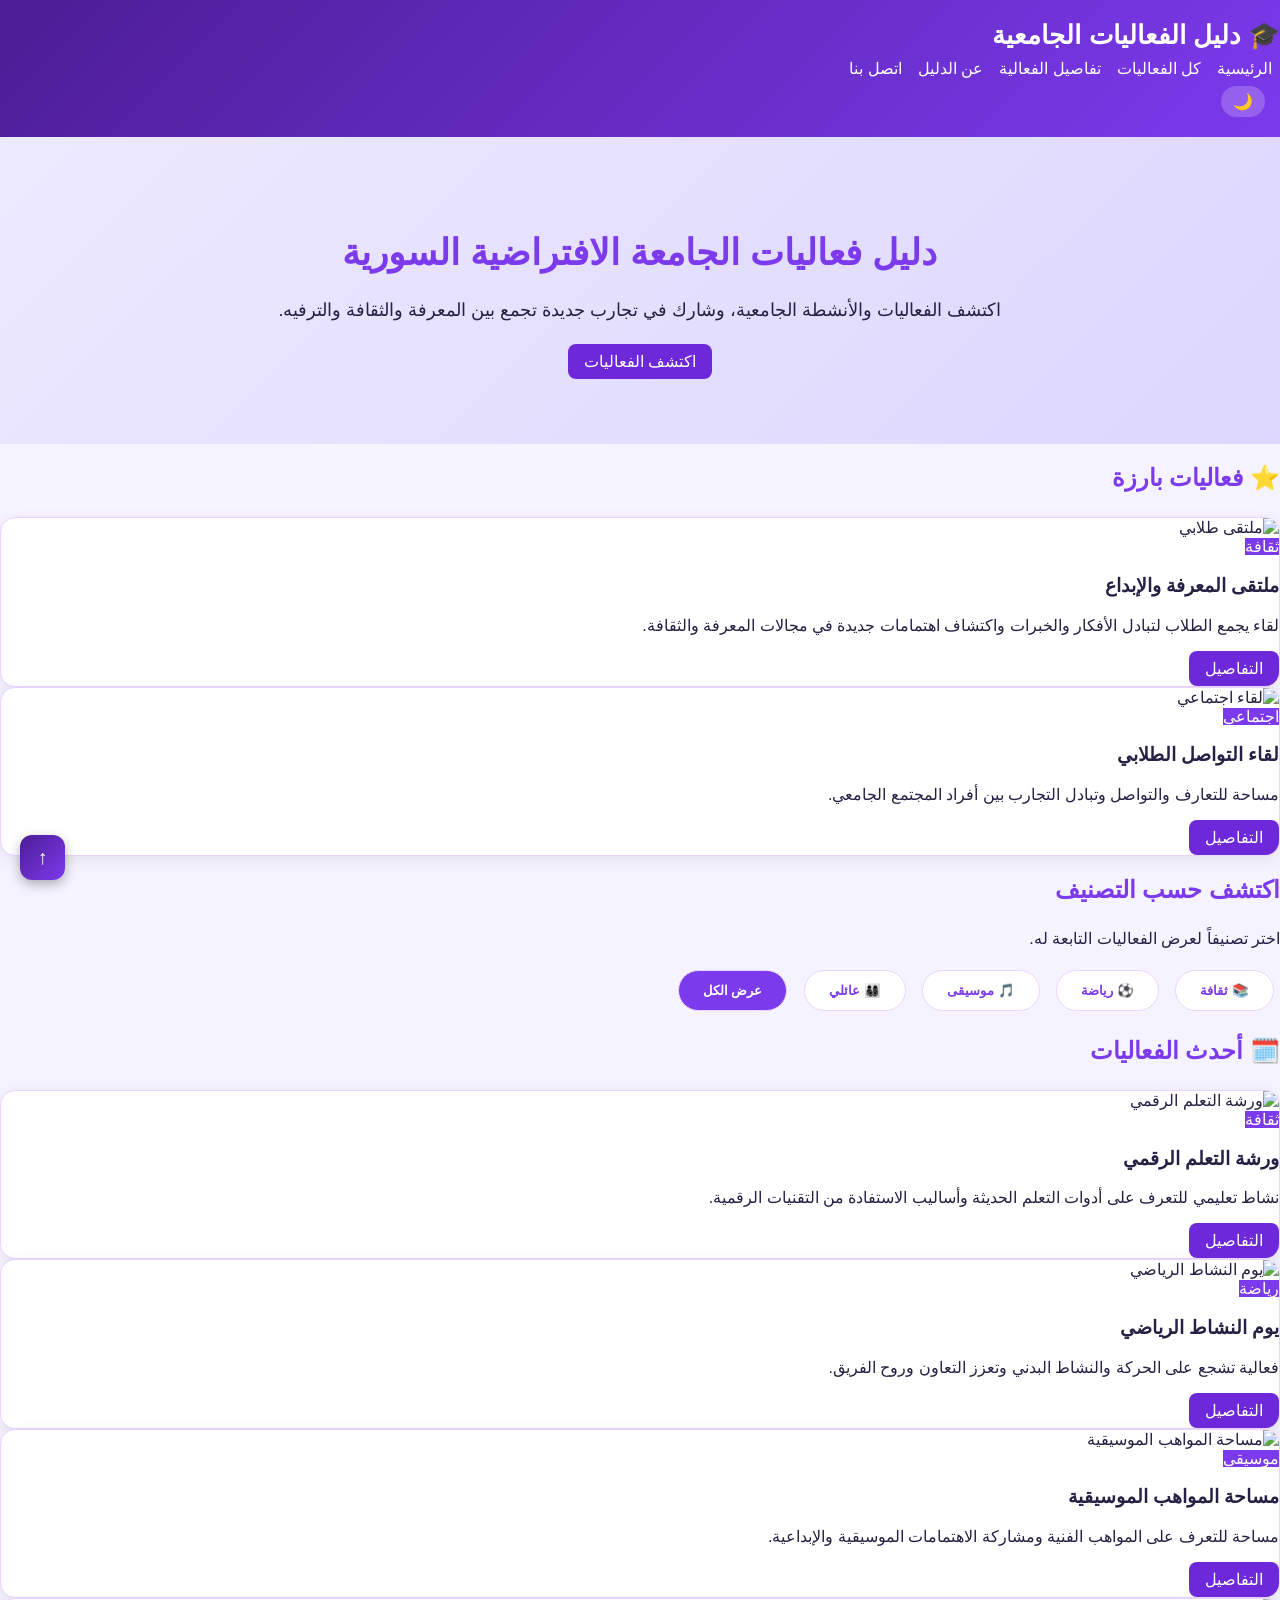
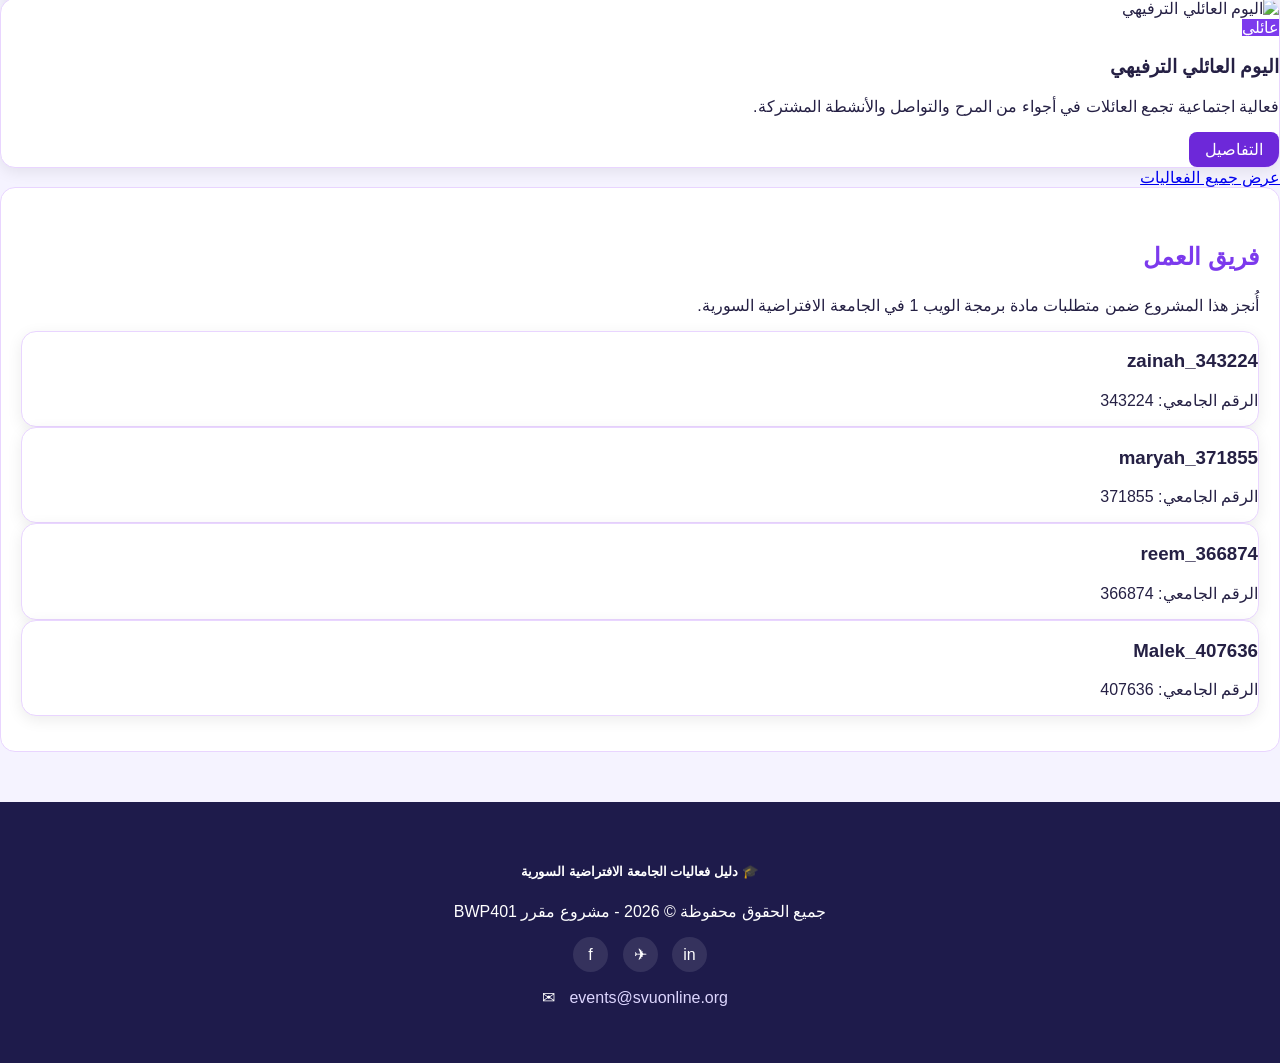
==== index.html @ a55fbe8b "Add files via upload" ====
<!DOCTYPE html>
<html lang="ar" dir="rtl">

<head>
    <meta charset="UTF-8">
    <meta name="viewport" content="width=device-width, initial-scale=1.0">

    <title>دليل فعاليات الجامعة الافتراضية السورية</title>
    <meta name="description" content="دليل فعاليات الجامعة الافتراضية السورية لاكتشاف الفعاليات والأنشطة الثقافية والتعليمية والرياضية والاجتماعية.">

    <link href="https://cdn.jsdelivr.net/npm/bootstrap@5.3.3/dist/css/bootstrap.rtl.min.css" rel="stylesheet">

    <style>
        :root {
            --bg-color: #f5f3ff;
            --text-color: #252044;
            --card-bg: #ffffff;
            --header-bg: linear-gradient(135deg, #4c1d95, #7c3aed);
            --footer-bg: #1e1b4b;
            --hero-bg: linear-gradient(135deg, #ede9fe, #ddd6fe);
            --border-color: #e9d5ff;
        }

        body.dark-mode {
            --bg-color: #0f172a;
            --text-color: #f8fafc;
            --card-bg: #1e293b;
            --header-bg: linear-gradient(135deg, #090d16, #1e1b4b);
            --footer-bg: #090d16;
            --hero-bg: linear-gradient(135deg, #1e1b4b, #0f172a);
            --border-color: #334155;
        }

        body {
            margin: 0;
            font-family: Arial, sans-serif;
            background-color: var(--bg-color);
            color: var(--text-color);
            transition: background-color 0.3s, color 0.3s;
        }

        header {
            background: var(--header-bg);
            color: white;
            padding: 20px 0;
        }

        .logo {
            font-size: 26px;
            font-weight: bold;
        }

        .navbar {
            display: flex;
            align-items: center;
            flex-wrap: wrap;
        }

        .navbar a {
            color: white;
            text-decoration: none;
            margin: 8px;
        }

        .navbar a:hover {
            text-decoration: underline;
        }

        .dark-mode-btn {
            background: rgba(255, 255, 255, 0.2);
            border: none;
            color: white;
            padding: 6px 12px;
            border-radius: 50px;
            cursor: pointer;
            font-size: 16px;
            margin-right: 15px;
            transition: background 0.2s;
        }

        .dark-mode-btn:hover {
            background: rgba(255, 255, 255, 0.3);
        }

        .hero {
            padding: 65px 20px;
            text-align: center;
            background: var(--hero-bg);
        }

        .hero h1 {
            color: #7c3aed;
            font-size: 36px;
            font-weight: bold;
            margin-bottom: 20px;
        }

        .hero p {
            font-size: 18px;
            line-height: 1.8;
            color: var(--text-color);
        }

        .section-title {
            color: #7c3aed;
            font-weight: bold;
            margin-bottom: 25px;
        }

        .category-btn {
            border: 1px solid var(--border-color);
            background-color: var(--card-bg);
            color: #7c3aed;
            padding: 12px 24px;
            border-radius: 25px;
            margin: 6px;
            font-weight: bold;
            cursor: pointer;
            transition: all 0.2s;
        }

        .category-btn:hover,
        .category-btn.active {
            background-color: #7c3aed;
            color: white;
        }

        .event-card {
            background-color: var(--card-bg);
            color: var(--text-color);
            border: 1px solid var(--border-color);
            border-radius: 15px;
            overflow: hidden;
            height: 100%;
            box-shadow: 0 4px 15px rgba(0, 0, 0, 0.08);
            transition: transform 0.3s;
        }

        .event-card:hover {
            transform: translateY(-5px);
        }

        .event-image {
            width: 100%;
            height: 190px;
            object-fit: cover;
        }

        .event-badge {
            background-color: #7c3aed;
            color: white;
        }

        .btn-purple {
            background-color: #6d28d9;
            color: white;
            border-radius: 8px;
            text-decoration: none;
            border: none;
            padding: 8px 16px;
            display: inline-block;
        }

        .btn-purple:hover {
            background-color: #4c1d95;
            color: white;
        }

        .team-section {
            background-color: var(--card-bg);
            border: 1px solid var(--border-color);
            padding: 35px 20px;
            border-radius: 15px;
        }

        footer {
            background-color: var(--footer-bg);
            color: white;
            padding: 40px 20px;
            margin-top: 50px;
            text-align: center;
        }

        footer a {
            color: #ddd6fe;
            text-decoration: none;
            margin: 0 10px;
        }

        .social-icons a {
            display: inline-flex;
            justify-content: center;
            align-items: center;
            width: 35px;
            height: 35px;
            background: rgba(255, 255, 255, 0.1);
            border-radius: 50%;
            color: white;
            margin: 0 5px;
            text-decoration: none;
            transition: background 0.2s;
        }

        .social-icons a:hover {
            background: #7c3aed;
        }

        .scroll-top-btn {
            position: fixed;
            bottom: 20px;
            left: 20px;
            background: linear-gradient(135deg, #4c1d95, #7c3aed);
            color: white;
            border: none;
            width: 45px;
            height: 45px;
            border-radius: 12px;
            font-size: 20px;
            cursor: pointer;
            box-shadow: 0 4px 12px rgba(0,0,0,0.3);
            display: flex;
            align-items: center;
            justify-content: center;
            transition: transform 0.2s, background 0.2s;
            z-index: 1000;
        }

        .scroll-top-btn:hover {
            transform: scale(1.1);
            background: linear-gradient(135deg, #5b21b6, #8b5cf6);
        }

        .event-item[hidden] {
            display: none !important;
        }
    </style>
</head>

<body>

    <header>
        <div class="container">
            <div class="d-flex flex-wrap justify-content-between align-items-center">
                <div class="logo">🎓 دليل الفعاليات الجامعية</div>
                <div class="d-flex align-items-center">
                    <nav class="navbar">
                        <a href="index.html" aria-current="page">الرئيسية</a>
                        <a href="events.html">كل الفعاليات</a>
                        <a href="event.html?id=knowledge">تفاصيل الفعالية</a>
                        <a href="about.html">عن الدليل</a>
                        <a href="contact.html">اتصل بنا</a>
                    </nav>
                    <button class="dark-mode-btn" id="darkModeToggle" title="تغيير الوضع المظلم">🌙</button>
                </div>
            </div>
        </div>
    </header>

    <main>
        <section class="hero">
            <div class="container">
                <h1>دليل فعاليات الجامعة الافتراضية السورية</h1>
                <p>اكتشف الفعاليات والأنشطة الجامعية، وشارك في تجارب جديدة تجمع بين المعرفة والثقافة والترفيه.</p>
                <a href="#latestEvents" class="btn btn-purple btn-lg mt-3">اكتشف الفعاليات</a>
            </div>
        </section>

        <section class="container py-5">
            <h2 class="section-title text-center">⭐ فعاليات بارزة</h2>
            <div class="row g-4">
                <div class="col-md-6">
                    <div class="card event-card">
                        <img src="https://images.unsplash.com/photo-1523580494863-6f3031224c94?auto=format&fit=crop&w=900&q=80" class="card-img-top event-image" alt="ملتقى طلابي">
                        <div class="card-body">
                            <span class="badge event-badge mb-2">ثقافة</span>
                            <h3 class="h5">ملتقى المعرفة والإبداع</h3>
                            <p class="card-text">لقاء يجمع الطلاب لتبادل الأفكار والخبرات واكتشاف اهتمامات جديدة في مجالات المعرفة والثقافة.</p>
                            <!-- رابط محدد بالـ id -->
                            <a href="event.html?id=knowledge" class="btn btn-purple">التفاصيل</a>
                        </div>
                    </div>
                </div>

                <div class="col-md-6">
                    <div class="card event-card">
                        <img src="https://images.unsplash.com/photo-1517486808906-6ca8b3f04846?auto=format&fit=crop&w=900&q=80" class="card-img-top event-image" alt="لقاء اجتماعي">
                        <div class="card-body">
                            <span class="badge event-badge mb-2">اجتماعي</span>
                            <h3 class="h5">لقاء التواصل الطلابي</h3>
                            <p class="card-text">مساحة للتعارف والتواصل وتبادل التجارب بين أفراد المجتمع الجامعي.</p>
                            <!-- رابط محدد بالـ id -->
                            <a href="event.html?id=knowledge" class="btn btn-purple">التفاصيل</a>
                        </div>
                    </div>
                </div>
            </div>
        </section>

        <section class="container pb-5 text-center">
            <h2 class="section-title">اكتشف حسب التصنيف</h2>
            <p>اختر تصنيفاً لعرض الفعاليات التابعة له.</p>
            <button type="button" class="category-btn" onclick="filterEvents('ثقافة', this)">📚 ثقافة</button>
            <button type="button" class="category-btn" onclick="filterEvents('رياضة', this)">⚽ رياضة</button>
            <button type="button" class="category-btn" onclick="filterEvents('موسيقى', this)">🎵 موسيقى</button>
            <button type="button" class="category-btn" onclick="filterEvents('عائلي', this)">👨‍👩‍👧‍👦 عائلي</button>
            <button type="button" class="category-btn active" onclick="filterEvents('الكل', this)">عرض الكل</button>
        </section>

        <section class="container pb-5" id="latestEvents">
            <h2 class="section-title text-center">🗓️ أحدث الفعاليات</h2>
            <div class="row g-4" id="eventsList">
                <div class="col-md-6 col-lg-4 event-item" data-category="ثقافة">
                    <div class="card event-card">
                        <img src="https://images.unsplash.com/photo-1516321318423-f06f85e504b3?auto=format&fit=crop&w=900&q=80" class="card-img-top event-image" alt="ورشة التعلم الرقمي">
                        <div class="card-body">
                            <span class="badge event-badge mb-2">ثقافة</span>
                            <h3 class="h5">ورشة التعلم الرقمي</h3>
                            <p>نشاط تعليمي للتعرف على أدوات التعلم الحديثة وأساليب الاستفادة من التقنيات الرقمية.</p>
                            <a href="event.html?id=learning" class="btn btn-purple">التفاصيل</a>
                        </div>
                    </div>
                </div>

                <div class="col-md-6 col-lg-4 event-item" data-category="رياضة">
                    <div class="card event-card">
                        <img src="https://images.unsplash.com/photo-1461896836934-ffe607ba8211?auto=format&fit=crop&w=900&q=80" class="card-img-top event-image" alt="يوم النشاط الرياضي">
                        <div class="card-body">
                            <span class="badge event-badge mb-2">رياضة</span>
                            <h3 class="h5">يوم النشاط الرياضي</h3>
                            <p>فعالية تشجع على الحركة والنشاط البدني وتعزز التعاون وروح الفريق.</p>
                            <a href="event.html?id=sport" class="btn btn-purple">التفاصيل</a>
                        </div>
                    </div>
                </div>

                <div class="col-md-6 col-lg-4 event-item" data-category="موسيقى">
                    <div class="card event-card">
                        <img src="https://images.unsplash.com/photo-1516280440614-37939bbacd81?auto=format&fit=crop&w=900&q=80" class="card-img-top event-image" alt="مساحة المواهب الموسيقية">
                        <div class="card-body">
                            <span class="badge event-badge mb-2">موسيقى</span>
                            <h3 class="h5">مساحة المواهب الموسيقية</h3>
                            <p>مساحة للتعرف على المواهب الفنية ومشاركة الاهتمامات الموسيقية والإبداعية.</p>
                            <a href="event.html?id=music" class="btn btn-purple">التفاصيل</a>
                        </div>
                    </div>
                </div>

                <div class="col-md-6 col-lg-4 event-item" data-category="عائلي">
                    <div class="card event-card">
                        <img src="https://images.unsplash.com/photo-1511895426328-dc8714191300?auto=format&fit=crop&w=900&q=80" class="card-img-top event-image" alt="اليوم العائلي الترفيهي">
                        <div class="card-body">
                            <span class="badge event-badge mb-2">عائلي</span>
                            <h3 class="h5">اليوم العائلي الترفيهي</h3>
                            <p>فعالية اجتماعية تجمع العائلات في أجواء من المرح والتواصل والأنشطة المشتركة.</p>
                            <a href="event.html?id=family" class="btn btn-purple">التفاصيل</a>
                        </div>
                    </div>
                </div>
            </div>

            <p id="noEvents" class="text-center mt-4" hidden>لا توجد فعاليات ضمن هذا التصنيف حالياً.</p>
            <div class="text-center mt-4">
                <a href="events.html" class="btn btn-outline-secondary">عرض جميع الفعاليات</a>
            </div>
        </section>

        <section class="container pb-5">
            <div class="team-section text-center">
                <h2 class="section-title">فريق العمل</h2>
                <p class="text-muted">أُنجز هذا المشروع ضمن متطلبات مادة برمجة الويب 1 في الجامعة الافتراضية السورية.</p>
                <div class="row justify-content-center g-3">
                    <div class="col-md-6 col-lg-3">
                        <div class="card p-3 h-100 event-card">
                            <h3 class="h6 fw-bold">zainah_343224</h3>
                            <p class="mb-0 small">الرقم الجامعي: 343224</p>
                        </div>
                    </div>
                    <div class="col-md-6 col-lg-3">
                        <div class="card p-3 h-100 event-card">
                            <h3 class="h6 fw-bold">maryah_371855</h3>
                            <p class="mb-0 small">الرقم الجامعي: 371855</p>
                        </div>
                    </div>
                    <div class="col-md-6 col-lg-3">
                        <div class="card p-3 h-100 event-card">
                            <h3 class="h6 fw-bold">reem_366874</h3>
                            <p class="mb-0 small">الرقم الجامعي: 366874</p>
                        </div>
                    </div>
                    <div class="col-md-6 col-lg-3">
                        <div class="card p-3 h-100 event-card">
                            <h3 class="h6 fw-bold">Malek_407636</h3>
                            <p class="mb-0 small">الرقم الجامعي: 407636</p>
                        </div>
                    </div>
                </div>
            </div>
        </section>
    </main>

    <footer>
        <h5 class="fw-bold mb-2">🎓 دليل فعاليات الجامعة الافتراضية السورية</h5>
        <p class="small text-white-50 mb-3">جميع الحقوق محفوظة © 2026 - مشروع مقرر BWP401</p>
        <div class="social-icons mb-3">
            <a href="#" title="LinkedIn">in</a>
            <a href="#" title="Telegram">✈</a>
            <a href="#" title="Facebook">f</a>
        </div>
        <p class="mb-0 small"><a href="mailto:events@svuonline.org">events@svuonline.org</a> ✉</p>
    </footer>

    <button class="scroll-top-btn" id="scrollTopBtn" title="العودة للأعلى">↑</button>

    <script src="https://cdn.jsdelivr.net/npm/bootstrap@5.3.3/dist/js/bootstrap.bundle.min.js"></script>
<script src="assets/js/main.js"></script>
</body>
</html>
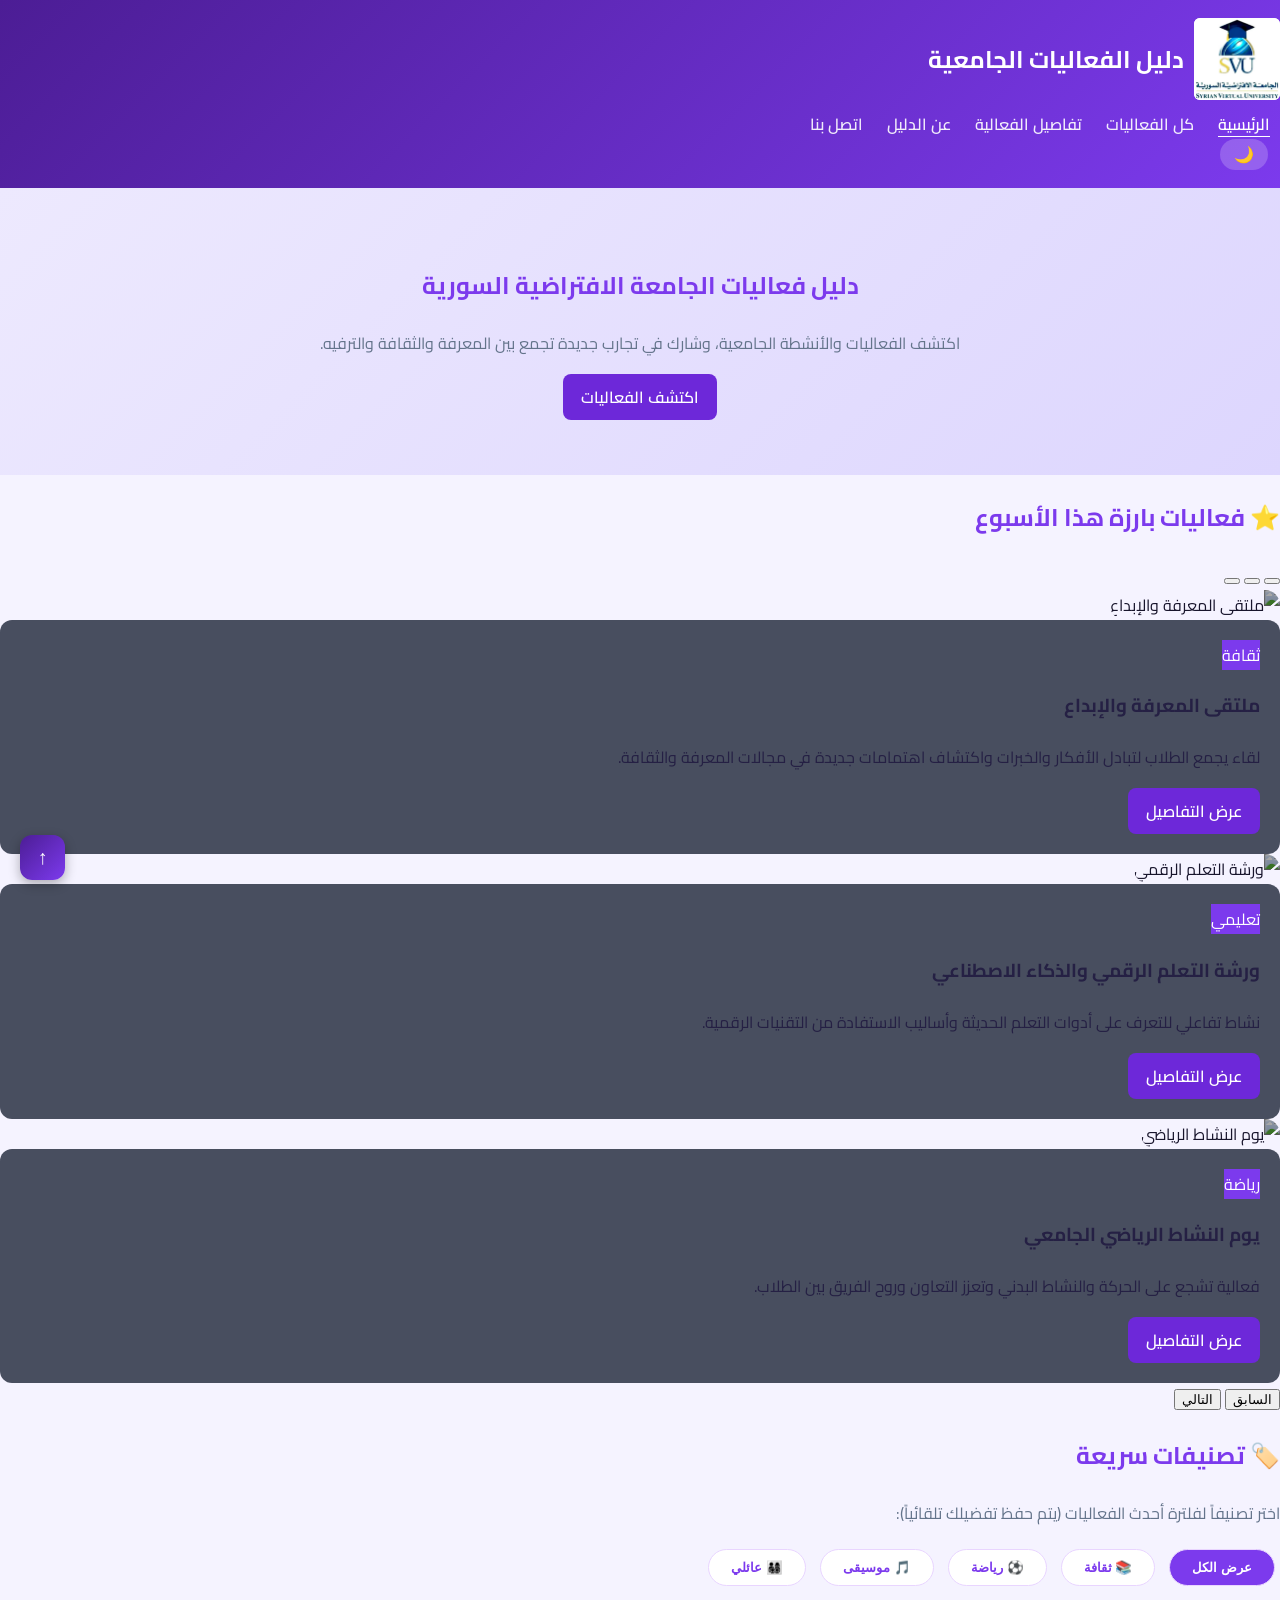
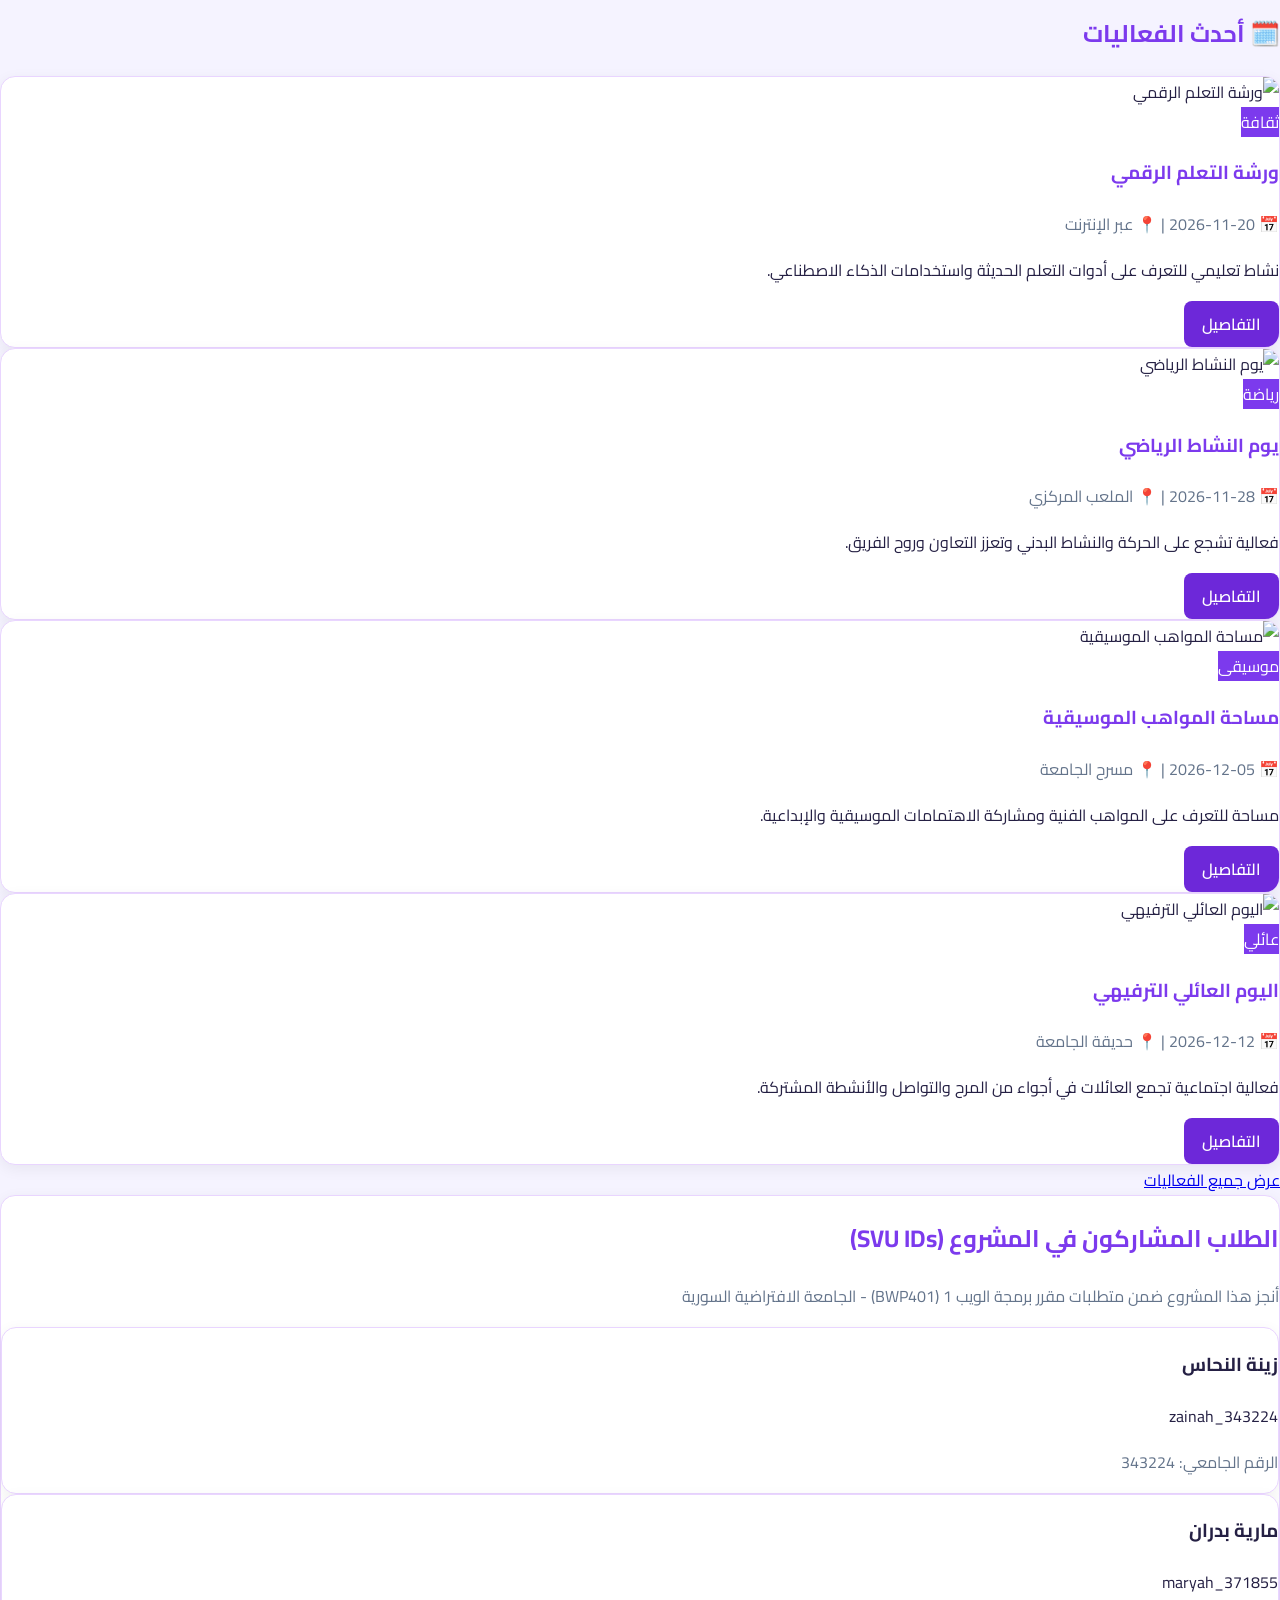
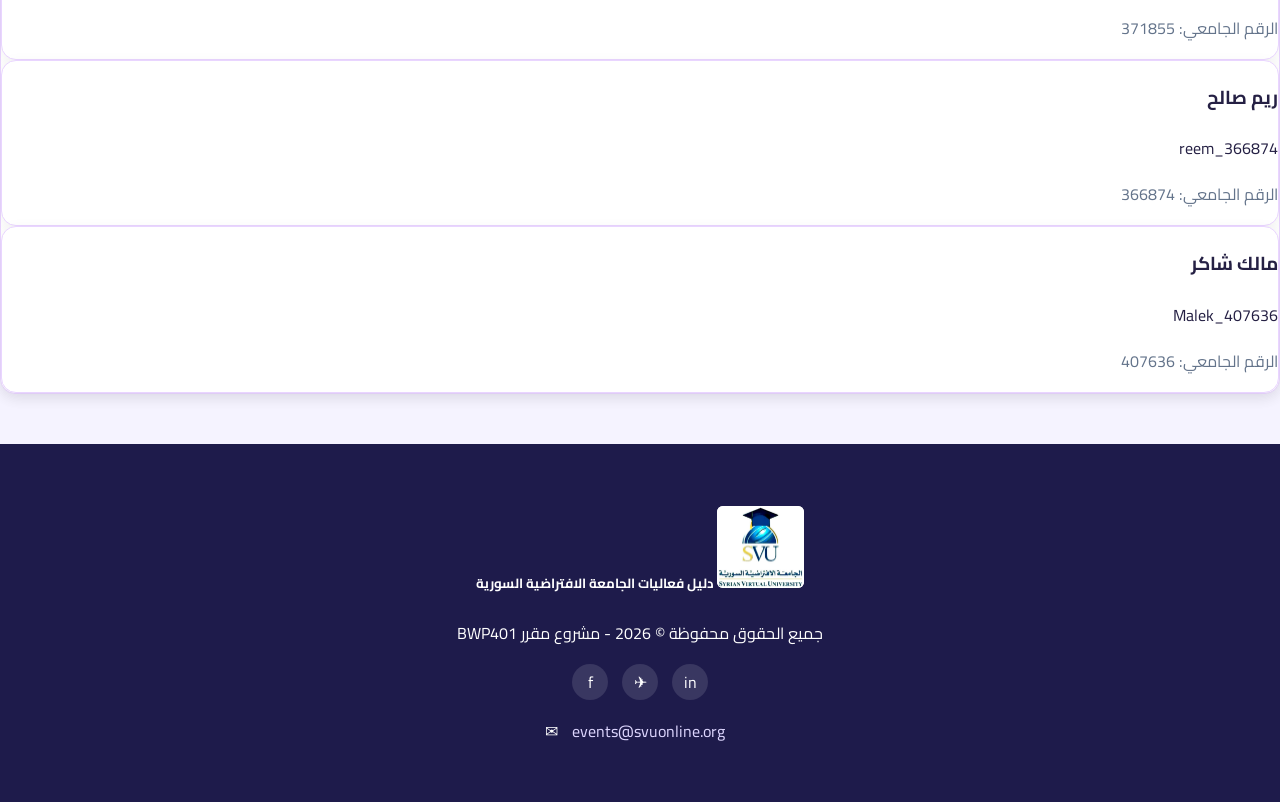
==== commit a495978c: "Add files via upload" ====
--- a/index.html
+++ b/index.html
@@ -4,244 +4,22 @@
 <head>
     <meta charset="UTF-8">
     <meta name="viewport" content="width=device-width, initial-scale=1.0">
-
-    <title>دليل فعاليات الجامعة الافتراضية السورية</title>
+    <title>الرئيسية | دليل فعاليات الجامعة الافتراضية السورية</title>
     <meta name="description" content="دليل فعاليات الجامعة الافتراضية السورية لاكتشاف الفعاليات والأنشطة الثقافية والتعليمية والرياضية والاجتماعية.">
 
+    <!-- Bootstrap RTL CDN -->
     <link href="https://cdn.jsdelivr.net/npm/bootstrap@5.3.3/dist/css/bootstrap.rtl.min.css" rel="stylesheet">
-
-    <style>
-        :root {
-            --bg-color: #f5f3ff;
-            --text-color: #252044;
-            --card-bg: #ffffff;
-            --header-bg: linear-gradient(135deg, #4c1d95, #7c3aed);
-            --footer-bg: #1e1b4b;
-            --hero-bg: linear-gradient(135deg, #ede9fe, #ddd6fe);
-            --border-color: #e9d5ff;
-        }
-
-        body.dark-mode {
-            --bg-color: #0f172a;
-            --text-color: #f8fafc;
-            --card-bg: #1e293b;
-            --header-bg: linear-gradient(135deg, #090d16, #1e1b4b);
-            --footer-bg: #090d16;
-            --hero-bg: linear-gradient(135deg, #1e1b4b, #0f172a);
-            --border-color: #334155;
-        }
-
-        body {
-            margin: 0;
-            font-family: Arial, sans-serif;
-            background-color: var(--bg-color);
-            color: var(--text-color);
-            transition: background-color 0.3s, color 0.3s;
-        }
-
-        header {
-            background: var(--header-bg);
-            color: white;
-            padding: 20px 0;
-        }
-
-        .logo {
-            font-size: 26px;
-            font-weight: bold;
-        }
-
-        .navbar {
-            display: flex;
-            align-items: center;
-            flex-wrap: wrap;
-        }
-
-        .navbar a {
-            color: white;
-            text-decoration: none;
-            margin: 8px;
-        }
-
-        .navbar a:hover {
-            text-decoration: underline;
-        }
-
-        .dark-mode-btn {
-            background: rgba(255, 255, 255, 0.2);
-            border: none;
-            color: white;
-            padding: 6px 12px;
-            border-radius: 50px;
-            cursor: pointer;
-            font-size: 16px;
-            margin-right: 15px;
-            transition: background 0.2s;
-        }
-
-        .dark-mode-btn:hover {
-            background: rgba(255, 255, 255, 0.3);
-        }
-
-        .hero {
-            padding: 65px 20px;
-            text-align: center;
-            background: var(--hero-bg);
-        }
-
-        .hero h1 {
-            color: #7c3aed;
-            font-size: 36px;
-            font-weight: bold;
-            margin-bottom: 20px;
-        }
-
-        .hero p {
-            font-size: 18px;
-            line-height: 1.8;
-            color: var(--text-color);
-        }
-
-        .section-title {
-            color: #7c3aed;
-            font-weight: bold;
-            margin-bottom: 25px;
-        }
-
-        .category-btn {
-            border: 1px solid var(--border-color);
-            background-color: var(--card-bg);
-            color: #7c3aed;
-            padding: 12px 24px;
-            border-radius: 25px;
-            margin: 6px;
-            font-weight: bold;
-            cursor: pointer;
-            transition: all 0.2s;
-        }
-
-        .category-btn:hover,
-        .category-btn.active {
-            background-color: #7c3aed;
-            color: white;
-        }
-
-        .event-card {
-            background-color: var(--card-bg);
-            color: var(--text-color);
-            border: 1px solid var(--border-color);
-            border-radius: 15px;
-            overflow: hidden;
-            height: 100%;
-            box-shadow: 0 4px 15px rgba(0, 0, 0, 0.08);
-            transition: transform 0.3s;
-        }
-
-        .event-card:hover {
-            transform: translateY(-5px);
-        }
-
-        .event-image {
-            width: 100%;
-            height: 190px;
-            object-fit: cover;
-        }
-
-        .event-badge {
-            background-color: #7c3aed;
-            color: white;
-        }
-
-        .btn-purple {
-            background-color: #6d28d9;
-            color: white;
-            border-radius: 8px;
-            text-decoration: none;
-            border: none;
-            padding: 8px 16px;
-            display: inline-block;
-        }
-
-        .btn-purple:hover {
-            background-color: #4c1d95;
-            color: white;
-        }
-
-        .team-section {
-            background-color: var(--card-bg);
-            border: 1px solid var(--border-color);
-            padding: 35px 20px;
-            border-radius: 15px;
-        }
-
-        footer {
-            background-color: var(--footer-bg);
-            color: white;
-            padding: 40px 20px;
-            margin-top: 50px;
-            text-align: center;
-        }
-
-        footer a {
-            color: #ddd6fe;
-            text-decoration: none;
-            margin: 0 10px;
-        }
-
-        .social-icons a {
-            display: inline-flex;
-            justify-content: center;
-            align-items: center;
-            width: 35px;
-            height: 35px;
-            background: rgba(255, 255, 255, 0.1);
-            border-radius: 50%;
-            color: white;
-            margin: 0 5px;
-            text-decoration: none;
-            transition: background 0.2s;
-        }
-
-        .social-icons a:hover {
-            background: #7c3aed;
-        }
-
-        .scroll-top-btn {
-            position: fixed;
-            bottom: 20px;
-            left: 20px;
-            background: linear-gradient(135deg, #4c1d95, #7c3aed);
-            color: white;
-            border: none;
-            width: 45px;
-            height: 45px;
-            border-radius: 12px;
-            font-size: 20px;
-            cursor: pointer;
-            box-shadow: 0 4px 12px rgba(0,0,0,0.3);
-            display: flex;
-            align-items: center;
-            justify-content: center;
-            transition: transform 0.2s, background 0.2s;
-            z-index: 1000;
-        }
-
-        .scroll-top-btn:hover {
-            transform: scale(1.1);
-            background: linear-gradient(135deg, #5b21b6, #8b5cf6);
-        }
-
-        .event-item[hidden] {
-            display: none !important;
-        }
-    </style>
+    <!-- ملف التنسيق الخارجي الموحد -->
+    <link rel="stylesheet" href="assets/css/styles.css">
 </head>
 
 <body>
 
+    <!-- رأس الصفحة وشريط التنقل -->
     <header>
         <div class="container">
             <div class="d-flex flex-wrap justify-content-between align-items-center">
-                <div class="logo">🎓 دليل الفعاليات الجامعية</div>
+                <a href="index.html" class="logo"><img src="assets/img/svu-logo.png" alt="شعار الجامعة الافتراضية السورية" class="university-logo"> دليل الفعاليات الجامعية</a>
                 <div class="d-flex align-items-center">
                     <nav class="navbar">
                         <a href="index.html" aria-current="page">الرئيسية</a>
@@ -257,149 +35,193 @@
     </header>
 
     <main>
+        <!-- قسم الترحيب -->
         <section class="hero">
             <div class="container">
                 <h1>دليل فعاليات الجامعة الافتراضية السورية</h1>
-                <p>اكتشف الفعاليات والأنشطة الجامعية، وشارك في تجارب جديدة تجمع بين المعرفة والثقافة والترفيه.</p>
-                <a href="#latestEvents" class="btn btn-purple btn-lg mt-3">اكتشف الفعاليات</a>
-            </div>
-        </section>
-
+                <p class="text-muted fs-5">اكتشف الفعاليات والأنشطة الجامعية، وشارك في تجارب جديدة تجمع بين المعرفة والثقافة والترفيه.</p>
+                <a href="#latestEvents" class="btn btn-purple btn-lg mt-2">اكتشف الفعاليات</a>
+            </div>
+        </section>
+
+        <!-- قسم 1: سلايدر الفعاليات البارزة هذا الأسبوع -->
         <section class="container py-5">
-            <h2 class="section-title text-center">⭐ فعاليات بارزة</h2>
-            <div class="row g-4">
-                <div class="col-md-6">
-                    <div class="card event-card">
-                        <img src="https://images.unsplash.com/photo-1523580494863-6f3031224c94?auto=format&fit=crop&w=900&q=80" class="card-img-top event-image" alt="ملتقى طلابي">
-                        <div class="card-body">
+            <h2 class="section-title text-center mb-4">⭐ فعاليات بارزة هذا الأسبوع</h2>
+            
+            <div id="featuredCarousel" class="carousel slide shadow rounded-4 overflow-hidden" data-bs-ride="carousel">
+                <div class="carousel-indicators">
+                    <button type="button" data-bs-target="#featuredCarousel" data-bs-slide-to="0" class="active"></button>
+                    <button type="button" data-bs-target="#featuredCarousel" data-bs-slide-to="1"></button>
+                    <button type="button" data-bs-target="#featuredCarousel" data-bs-slide-to="2"></button>
+                </div>
+
+                <div class="carousel-inner">
+                    <div class="carousel-item active">
+                        <img src="https://images.unsplash.com/photo-1523580494863-6f3031224c94?auto=format&fit=crop&w=1200&q=80" class="d-block w-100" alt="ملتقى المعرفة والإبداع">
+                        <div class="carousel-caption">
                             <span class="badge event-badge mb-2">ثقافة</span>
-                            <h3 class="h5">ملتقى المعرفة والإبداع</h3>
-                            <p class="card-text">لقاء يجمع الطلاب لتبادل الأفكار والخبرات واكتشاف اهتمامات جديدة في مجالات المعرفة والثقافة.</p>
-                            <!-- رابط محدد بالـ id -->
-                            <a href="event.html?id=knowledge" class="btn btn-purple">التفاصيل</a>
-                        </div>
-                    </div>
-                </div>
-
-                <div class="col-md-6">
-                    <div class="card event-card">
-                        <img src="https://images.unsplash.com/photo-1517486808906-6ca8b3f04846?auto=format&fit=crop&w=900&q=80" class="card-img-top event-image" alt="لقاء اجتماعي">
-                        <div class="card-body">
-                            <span class="badge event-badge mb-2">اجتماعي</span>
-                            <h3 class="h5">لقاء التواصل الطلابي</h3>
-                            <p class="card-text">مساحة للتعارف والتواصل وتبادل التجارب بين أفراد المجتمع الجامعي.</p>
-                            <!-- رابط محدد بالـ id -->
-                            <a href="event.html?id=knowledge" class="btn btn-purple">التفاصيل</a>
-                        </div>
-                    </div>
-                </div>
-            </div>
-        </section>
-
+                            <h3>ملتقى المعرفة والإبداع</h3>
+                            <p>لقاء يجمع الطلاب لتبادل الأفكار والخبرات واكتشاف اهتمامات جديدة في مجالات المعرفة والثقافة.</p>
+                            <a href="event.html?id=knowledge" class="btn btn-purple btn-sm">عرض التفاصيل</a>
+                        </div>
+                    </div>
+
+                    <div class="carousel-item">
+                        <img src="https://images.unsplash.com/photo-1516321318423-f06f85e504b3?auto=format&fit=crop&w=1200&q=80" class="d-block w-100" alt="ورشة التعلم الرقمي">
+                        <div class="carousel-caption">
+                            <span class="badge event-badge mb-2">تعليمي</span>
+<h3>ورشة التعلم الرقمي والذكاء الاصطناعي</h3>
+                            <p>نشاط تفاعلي للتعرف على أدوات التعلم الحديثة وأساليب الاستفادة من التقنيات الرقمية.</p>
+                            <a href="event.html?id=learning" class="btn btn-purple btn-sm">عرض التفاصيل</a>
+                        </div>
+                    </div>
+
+                    <div class="carousel-item">
+                        <img src="https://images.unsplash.com/photo-1461896836934-ffe607ba8211?auto=format&fit=crop&w=1200&q=80" class="d-block w-100" alt="يوم النشاط الرياضي">
+                        <div class="carousel-caption">
+                            <span class="badge event-badge mb-2">رياضة</span>
+                            <h3>يوم النشاط الرياضي الجامعي</h3>
+                            <p>فعالية تشجع على الحركة والنشاط البدني وتعزز التعاون وروح الفريق بين الطلاب.</p>
+                            <a href="event.html?id=sport" class="btn btn-purple btn-sm">عرض التفاصيل</a>
+                        </div>
+                    </div>
+                </div>
+
+                <button class="carousel-control-prev" type="button" data-bs-target="#featuredCarousel" data-bs-slide="prev">
+                    <span class="carousel-control-prev-icon" aria-hidden="true"></span>
+                    <span class="visually-hidden">السابق</span>
+                </button>
+                <button class="carousel-control-next" type="button" data-bs-target="#featuredCarousel" data-bs-slide="next">
+                    <span class="carousel-control-next-icon" aria-hidden="true"></span>
+                    <span class="visually-hidden">التالي</span>
+                </button>
+            </div>
+        </section>
+
+        <!-- قسم 2: تصنيفات سريعة مع حفظ التفضيلات -->
         <section class="container pb-5 text-center">
-            <h2 class="section-title">اكتشف حسب التصنيف</h2>
-            <p>اختر تصنيفاً لعرض الفعاليات التابعة له.</p>
-            <button type="button" class="category-btn" onclick="filterEvents('ثقافة', this)">📚 ثقافة</button>
-            <button type="button" class="category-btn" onclick="filterEvents('رياضة', this)">⚽ رياضة</button>
-            <button type="button" class="category-btn" onclick="filterEvents('موسيقى', this)">🎵 موسيقى</button>
-            <button type="button" class="category-btn" onclick="filterEvents('عائلي', this)">👨‍👩‍👧‍👦 عائلي</button>
-            <button type="button" class="category-btn active" onclick="filterEvents('الكل', this)">عرض الكل</button>
-        </section>
-
+            <h2 class="section-title mb-2">🏷️ تصنيفات سريعة</h2>
+            <p class="text-muted mb-3">اختر تصنيفاً لفلترة أحدث الفعاليات (يتم حفظ تفضيلك تلقائياً):</p>
+            <div>
+                <button type="button" class="category-btn active" data-cat="الكل" onclick="filterHomeEvents('الكل', this)">عرض الكل</button>
+                <button type="button" class="category-btn" data-cat="ثقافة" onclick="filterHomeEvents('ثقافة', this)">📚 ثقافة</button>
+                <button type="button" class="category-btn" data-cat="رياضة" onclick="filterHomeEvents('رياضة', this)">⚽ رياضة</button>
+                <button type="button" class="category-btn" data-cat="موسيقى" onclick="filterHomeEvents('موسيقى', this)">🎵 موسيقى</button>
+                <button type="button" class="category-btn" data-cat="عائلي" onclick="filterHomeEvents('عائلي', this)">👨‍👩‍👧‍👦 عائلي</button>
+            </div>
+        </section>
+
+        <!-- قسم 3: شبكة كروت أحدث الفعاليات -->
         <section class="container pb-5" id="latestEvents">
-            <h2 class="section-title text-center">🗓️ أحدث الفعاليات</h2>
+            <h2 class="section-title text-center mb-4">🗓️ أحدث الفعاليات</h2>
             <div class="row g-4" id="eventsList">
-                <div class="col-md-6 col-lg-4 event-item" data-category="ثقافة">
-                    <div class="card event-card">
-                        <img src="https://images.unsplash.com/photo-1516321318423-f06f85e504b3?auto=format&fit=crop&w=900&q=80" class="card-img-top event-image" alt="ورشة التعلم الرقمي">
-                        <div class="card-body">
-                            <span class="badge event-badge mb-2">ثقافة</span>
-                            <h3 class="h5">ورشة التعلم الرقمي</h3>
-                            <p>نشاط تعليمي للتعرف على أدوات التعلم الحديثة وأساليب الاستفادة من التقنيات الرقمية.</p>
-                            <a href="event.html?id=learning" class="btn btn-purple">التفاصيل</a>
-                        </div>
-                    </div>
-                </div>
-
-                <div class="col-md-6 col-lg-4 event-item" data-category="رياضة">
-                    <div class="card event-card">
-                        <img src="https://images.unsplash.com/photo-1461896836934-ffe607ba8211?auto=format&fit=crop&w=900&q=80" class="card-img-top event-image" alt="يوم النشاط الرياضي">
-                        <div class="card-body">
-                            <span class="badge event-badge mb-2">رياضة</span>
-                            <h3 class="h5">يوم النشاط الرياضي</h3>
-                            <p>فعالية تشجع على الحركة والنشاط البدني وتعزز التعاون وروح الفريق.</p>
-                            <a href="event.html?id=sport" class="btn btn-purple">التفاصيل</a>
-                        </div>
-                    </div>
-                </div>
-
-                <div class="col-md-6 col-lg-4 event-item" data-category="موسيقى">
-                    <div class="card event-card">
-                        <img src="https://images.unsplash.com/photo-1516280440614-37939bbacd81?auto=format&fit=crop&w=900&q=80" class="card-img-top event-image" alt="مساحة المواهب الموسيقية">
-                        <div class="card-body">
-                            <span class="badge event-badge mb-2">موسيقى</span>
-                            <h3 class="h5">مساحة المواهب الموسيقية</h3>
-                            <p>مساحة للتعرف على المواهب الفنية ومشاركة الاهتمامات الموسيقية والإبداعية.</p>
-                            <a href="event.html?id=music" class="btn btn-purple">التفاصيل</a>
-                        </div>
-                    </div>
-                </div>
-
-                <div class="col-md-6 col-lg-4 event-item" data-category="عائلي">
-                    <div class="card event-card">
-                        <img src="https://images.unsplash.com/photo-1511895426328-dc8714191300?auto=format&fit=crop&w=900&q=80" class="card-img-top event-image" alt="اليوم العائلي الترفيهي">
-                        <div class="card-body">
-                            <span class="badge event-badge mb-2">عائلي</span>
-                            <h3 class="h5">اليوم العائلي الترفيهي</h3>
-                            <p>فعالية اجتماعية تجمع العائلات في أجواء من المرح والتواصل والأنشطة المشتركة.</p>
-                            <a href="event.html?id=family" class="btn btn-purple">التفاصيل</a>
-                        </div>
-                    </div>
-                </div>
-            </div>
-
-            <p id="noEvents" class="text-center mt-4" hidden>لا توجد فعاليات ضمن هذا التصنيف حالياً.</p>
+                
+                <div class="col-md-6 col-lg-3 event-item" data-category="ثقافة">
+                    <div class="card event-card">
+                        <img src="https://images.unsplash.com/photo-1516321318423-f06f85e504b3?auto=format&fit=crop&w=800&q=80" class="card-img-top event-image" alt="ورشة التعلم الرقمي">
+                        <div class="card-body d-flex flex-column">
+                            <span class="badge event-badge align-self-start mb-2">ثقافة</span>
+                            <h3 class="h5 event-title">ورشة التعلم الرقمي</h3>
+                            <p class="small text-muted mb-1">📅 2026-11-20 | 📍 عبر الإنترنت</p>
+                            <p class="small flex-grow-1">نشاط تعليمي للتعرف على أدوات التعلم الحديثة واستخدامات الذكاء الاصطناعي.</p>
+                            <a href="event.html?id=learning" class="btn btn-purple mt-2">التفاصيل</a>
+                        </div>
+                    </div>
+                </div>
+<div class="col-md-6 col-lg-3 event-item" data-category="رياضة">
+                    <div class="card event-card">
+                        <img src="https://images.unsplash.com/photo-1461896836934-ffe607ba8211?auto=format&fit=crop&w=800&q=80" class="card-img-top event-image" alt="يوم النشاط الرياضي">
+                        <div class="card-body d-flex flex-column">
+                            <span class="badge event-badge align-self-start mb-2">رياضة</span>
+                            <h3 class="h5 event-title">يوم النشاط الرياضي</h3>
+                            <p class="small text-muted mb-1">📅 2026-11-28 | 📍 الملعب المركزي</p>
+                            <p class="small flex-grow-1">فعالية تشجع على الحركة والنشاط البدني وتعزز التعاون وروح الفريق.</p>
+                            <a href="event.html?id=sport" class="btn btn-purple mt-2">التفاصيل</a>
+                        </div>
+                    </div>
+                </div>
+
+                <div class="col-md-6 col-lg-3 event-item" data-category="موسيقى">
+                    <div class="card event-card">
+                        <img src="https://images.unsplash.com/photo-1516280440614-37939bbacd81?auto=format&fit=crop&w=800&q=80" class="card-img-top event-image" alt="مساحة المواهب الموسيقية">
+                        <div class="card-body d-flex flex-column">
+                            <span class="badge event-badge align-self-start mb-2">موسيقى</span>
+                            <h3 class="h5 event-title">مساحة المواهب الموسيقية</h3>
+                            <p class="small text-muted mb-1">📅 2026-12-05 | 📍 مسرح الجامعة</p>
+                            <p class="small flex-grow-1">مساحة للتعرف على المواهب الفنية ومشاركة الاهتمامات الموسيقية والإبداعية.</p>
+                            <a href="event.html?id=music" class="btn btn-purple mt-2">التفاصيل</a>
+                        </div>
+                    </div>
+                </div>
+
+                <div class="col-md-6 col-lg-3 event-item" data-category="عائلي">
+                    <div class="card event-card">
+                        <img src="https://images.unsplash.com/photo-1511895426328-dc8714191300?auto=format&fit=crop&w=800&q=80" class="card-img-top event-image" alt="اليوم العائلي الترفيهي">
+                        <div class="card-body d-flex flex-column">
+                            <span class="badge event-badge align-self-start mb-2">عائلي</span>
+                            <h3 class="h5 event-title">اليوم العائلي الترفيهي</h3>
+                            <p class="small text-muted mb-1">📅 2026-12-12 | 📍 حديقة الجامعة</p>
+                            <p class="small flex-grow-1">فعالية اجتماعية تجمع العائلات في أجواء من المرح والتواصل والأنشطة المشتركة.</p>
+                            <a href="event.html?id=family" class="btn btn-purple mt-2">التفاصيل</a>
+                        </div>
+                    </div>
+                </div>
+
+            </div>
+
+            <p id="noEvents" class="text-center text-danger fw-bold mt-4" hidden>لا توجد فعاليات ضمن هذا التصنيف حالياً.</p>
             <div class="text-center mt-4">
-                <a href="events.html" class="btn btn-outline-secondary">عرض جميع الفعاليات</a>
-            </div>
-        </section>
-
-        <section class="container pb-5">
-            <div class="team-section text-center">
-                <h2 class="section-title">فريق العمل</h2>
-                <p class="text-muted">أُنجز هذا المشروع ضمن متطلبات مادة برمجة الويب 1 في الجامعة الافتراضية السورية.</p>
-                <div class="row justify-content-center g-3">
-                    <div class="col-md-6 col-lg-3">
-                        <div class="card p-3 h-100 event-card">
-                            <h3 class="h6 fw-bold">zainah_343224</h3>
-                            <p class="mb-0 small">الرقم الجامعي: 343224</p>
-                        </div>
-                    </div>
-                    <div class="col-md-6 col-lg-3">
-                        <div class="card p-3 h-100 event-card">
-                            <h3 class="h6 fw-bold">maryah_371855</h3>
-                            <p class="mb-0 small">الرقم الجامعي: 371855</p>
-                        </div>
-                    </div>
-                    <div class="col-md-6 col-lg-3">
-                        <div class="card p-3 h-100 event-card">
-                            <h3 class="h6 fw-bold">reem_366874</h3>
-                            <p class="mb-0 small">الرقم الجامعي: 366874</p>
-                        </div>
-                    </div>
-                    <div class="col-md-6 col-lg-3">
-                        <div class="card p-3 h-100 event-card">
-                            <h3 class="h6 fw-bold">Malek_407636</h3>
-                            <p class="mb-0 small">الرقم الجامعي: 407636</p>
-                        </div>
-                    </div>
-                </div>
-            </div>
-        </section>
+                <a href="events.html" class="btn btn-outline-secondary px-4">عرض جميع الفعاليات</a>
+            </div>
+        </section>
+
+        <!-- قسم 4: أسماء وأرقام IDs الطلاب المشاركين-->
+<section class="container pb-5">
+  <div class="team-section p-4 text-center">
+    <h2 class="section-title mb-2">الطلاب المشاركون في المشروع (SVU IDs)</h2>
+    <p class="text-muted mb-4">أنجز هذا المشروع ضمن متطلبات مقرر برمجة الويب 1 (BWP401) - الجامعة الافتراضية السورية</p>
+    <div class="row justify-content-center g-3">
+      
+      <div class="col-sm-6 col-lg-3">
+        <div class="card p-3 h-100 event-card">
+          <h3 class="h6 fw-bold text-purple mb-1">زينة النحاس</h3>
+          <p class="mb-1 small fw-semibold text-secondary">zainah_343224</p>
+          <p class="mb-0 small text-muted">الرقم الجامعي: 343224</p>
+        </div>
+      </div>
+
+      <div class="col-sm-6 col-lg-3">
+        <div class="card p-3 h-100 event-card">
+          <h3 class="h6 fw-bold text-purple mb-1">مارية بدران</h3>
+          <p class="mb-1 small fw-semibold text-secondary">maryah_371855</p>
+          <p class="mb-0 small text-muted">الرقم الجامعي: 371855</p>
+        </div>
+      </div>
+
+      <div class="col-sm-6 col-lg-3">
+        <div class="card p-3 h-100 event-card">
+          <h3 class="h6 fw-bold text-purple mb-1">ريم صالح</h3>
+          <p class="mb-1 small fw-semibold text-secondary">reem_366874</p>
+          <p class="mb-0 small text-muted">الرقم الجامعي: 366874</p>
+        </div>
+      </div>
+
+      <div class="col-sm-6 col-lg-3">
+        <div class="card p-3 h-100 event-card">
+          <h3 class="h6 fw-bold text-purple mb-1">مالك شاكر</h3>
+          <p class="mb-1 small fw-semibold text-secondary">Malek_407636</p>
+          <p class="mb-0 small text-muted">الرقم الجامعي: 407636</p>
+        </div>
+      </div>
+
+    </div>
+  </div>
+</section>
     </main>
 
+    <!-- التذييل -->
     <footer>
-        <h5 class="fw-bold mb-2">🎓 دليل فعاليات الجامعة الافتراضية السورية</h5>
+        <h5 class="fw-bold mb-2"><img src="assets/img/svu-logo.png" alt="شعار الجامعة الافتراضية السورية" class="university-logo"> دليل فعاليات الجامعة الافتراضية السورية</h5>
         <p class="small text-white-50 mb-3">جميع الحقوق محفوظة © 2026 - مشروع مقرر BWP401</p>
         <div class="social-icons mb-3">
             <a href="#" title="LinkedIn">in</a>
@@ -412,6 +234,7 @@
     <button class="scroll-top-btn" id="scrollTopBtn" title="العودة للأعلى">↑</button>
 
     <script src="https://cdn.jsdelivr.net/npm/bootstrap@5.3.3/dist/js/bootstrap.bundle.min.js"></script>
-<script src="assets/js/main.js"></script>
+    <script src="assets/js/main.js"></script>
 </body>
+
 </html>
--- a/assets/css/styles.css
+++ b/assets/css/styles.css
@@ -0,0 +1,317 @@
+/* استيراد خط Cairo من Google Fonts لتلبية متطلبات الخطوط الواضحة */
+@import url('https://fonts.googleapis.com/css2?family=Cairo:wght@400;600;700&display=swap');
+
+/* الألوان الأساسية والمتغيرات (الوضع الفاتح) */
+:root {
+    --bg-color: #f5f3ff;
+    --text-color: #252044;
+    --muted-color: #64748b;
+    --card-bg: #ffffff;
+    --header-bg: linear-gradient(135deg, #4c1d95, #7c3aed);
+    --footer-bg: #1e1b4b;
+    --hero-bg: linear-gradient(135deg, #ede9fe, #ddd6fe);
+    --border-color: #e9d5ff;
+    --input-bg: #ffffff;
+    --primary-purple: #7c3aed;
+    --hover-purple: #5b21b6;
+}
+
+/* متغيرات الوضع المظلم (Dark Mode - Bonus) */
+body.dark-mode {
+    --bg-color: #0f172a;
+    --text-color: #f8fafc;
+    --muted-color: #94a3b8;
+    --card-bg: #1e293b;
+    --header-bg: linear-gradient(135deg, #090d16, #1e1b4b);
+    --footer-bg: #090d16;
+    --hero-bg: linear-gradient(135deg, #1e1b4b, #0f172a);
+    --border-color: #334155;
+    --input-bg: #0f172a;
+}
+
+body {
+    font-family: 'Cairo', sans-serif;
+    background-color: var(--bg-color);
+    color: var(--text-color);
+    margin: 0;
+    transition: background-color 0.3s ease, color 0.3s ease;
+}
+
+.text-muted {
+    color: var(--muted-color) !important;
+}
+
+/* رأس الصفحة وشريط التنقل */
+header {
+    background: var(--header-bg);
+    color: white;
+    padding: 18px 0;
+    box-shadow: 0 2px 10px rgba(0, 0, 0, 0.15);
+}
+
+.logo {
+    font-size: 24px;
+    font-weight: 700;
+    color: white;
+    text-decoration: none;
+}
+
+.navbar a {
+    color: rgba(255, 255, 255, 0.9);
+    text-decoration: none;
+    margin: 6px 10px;
+    font-weight: 600;
+    transition: color 0.2s;
+}
+
+.navbar a:hover,
+.navbar a[aria-current="page"] {
+    color: #fff;
+    text-decoration: underline;
+    text-underline-offset: 6px;
+}
+
+/* زر الوضع الليلي */
+.dark-mode-btn {
+    background: rgba(255, 255, 255, 0.2);
+    border: none;
+    color: white;
+    padding: 6px 14px;
+    border-radius: 50px;
+    cursor: pointer;
+    font-size: 16px;
+    margin-right: 12px;
+    transition: background 0.2s;
+}
+
+.dark-mode-btn:hover {
+    background: rgba(255, 255, 255, 0.35);
+}
+
+/* أقسام الترحيب (Hero Sections) */
+.hero, .hero-about, .hero-contact, .event-header {
+    padding: 55px 20px;
+    text-align: center;
+    background: var(--hero-bg);
+}
+
+.hero h1, .hero-about h1, .hero-contact h1, .event-header h1,
+.section-title, .page-title, .event-title {
+    color: var(--primary-purple);
+    font-weight: 700;
+}
+
+/* الكروت والصناديق */
+.event-card, .info-card, .filter-box, .content-card, .contact-card, .info-box, .team-section, .policy-card {
+    background-color: var(--card-bg);
+    color: var(--text-color);
+    border: 1px solid var(--border-color);
+    border-radius: 15px;
+    box-shadow: 0 4px 15px rgba(0, 0, 0, 0.06);
+    transition: transform 0.25s ease, box-shadow 0.25s ease;
+}
+
+.event-card {
+    overflow: hidden;
+    height: 100%;
+}
+
+.event-card:hover, .team-card:hover {
+    transform: translateY(-5px);
+    box-shadow: 0 8px 22px rgba(124, 58, 237, 0.18);
+}
+
+.info-card, .content-card, .contact-card, .info-box {
+    padding: 25px;
+    height: 100%;
+}
+
+.filter-box {
+    padding: 20px;
+}
+
+/* الصور والسلايدر */
+.event-image {
+    width: 100%;
+    height: 195px;
+    object-fit: cover;
+}
+
+.event-detail-image {
+    width: 100%;
+    height: 350px;
+    object-fit: cover;
+    border-radius: 15px;
+}
+
+.carousel-item img {
+    height: 360px;
+    object-fit: cover;
+    border-radius: 15px;
+    filter: brightness(0.65);
+}
+
+.carousel-caption {
+    background: rgba(15, 23, 42, 0.75);
+    border-radius: 12px;
+    padding: 20px;
+    bottom: 25px;
+}
+
+.gallery-img {
+    width: 100%;
+    height: 130px;
+    object-fit: cover;
+    border-radius: 12px;
+    border: 1px solid var(--border-color);
+}
+
+.map-image {
+    width: 100%;
+    border-radius: 12px;
+    margin-top: 10px;
+}
+
+/* الأزرار والشارات */
+.btn-purple {
+    background-color: #6d28d9;
+    color: white;
+    border-radius: 8px;
+    text-decoration: none;
+    border: none;
+    padding: 8px 18px;
+    font-weight: 600;
+    display: inline-block;
+    transition: background 0.2s;
+}
+.btn-purple:hover {
+    background-color: #4c1d95;
+    color: white;
+}
+
+.event-badge {
+    background-color: var(--primary-purple);
+    color: white;
+}
+
+.category-btn {
+    border: 1px solid var(--border-color);
+    background-color: var(--card-bg);
+    color: var(--primary-purple);
+    padding: 10px 22px;
+    border-radius: 25px;
+    margin: 5px;
+    font-weight: 700;
+    cursor: pointer;
+    transition: all 0.2s;
+}
+
+.category-btn:hover,
+.category-btn.active {
+    background-color: var(--primary-purple);
+    color: white;
+}
+
+/* حقول الإدخال والـ Modal */
+.form-control, .form-select {
+    background-color: var(--input-bg);
+    color: var(--text-color);
+    border-color: var(--border-color);
+}
+
+.form-control:focus, .form-select:focus {
+    background-color: var(--input-bg);
+    color: var(--text-color);
+    border-color: var(--primary-purple);
+    box-shadow: 0 0 0 0.25rem rgba(124, 58, 237, 0.25);
+}
+
+.modal-content {
+    background-color: var(--card-bg);
+    color: var(--text-color);
+    border: 1px solid var(--border-color);
+    border-radius: 18px;
+}
+
+/* التذييل */
+footer {
+    background-color: var(--footer-bg);
+    color: white;
+    text-align: center;
+    padding: 40px 20px;
+    margin-top: 50px;
+}
+
+footer a {
+    color: #ddd6fe;
+    text-decoration: none;
+    margin: 0 10px;
+}
+
+.social-icons a {
+    display: inline-flex;
+    justify-content: center;
+    align-items: center;
+    width: 36px;
+    height: 36px;
+    background: rgba(255, 255, 255, 0.12);
+    border-radius: 50%;
+    color: white;
+    margin: 0 5px;
+    text-decoration: none;
+    transition: background 0.2s;
+}
+
+.social-icons a:hover {
+    background: var(--primary-purple);
+}
+
+/* زر الصعود للأعلى (Bonus) */
+.scroll-top-btn {
+    position: fixed;
+    bottom: 20px;
+    left: 20px;
+    background: linear-gradient(135deg, #4c1d95, #7c3aed);
+    color: white;
+    border: none;
+    width: 45px;
+    height: 45px;
+    border-radius: 12px;
+    font-size: 20px;
+    cursor: pointer;
+    box-shadow: 0 4px 12px rgba(0, 0, 0, 0.3);
+    display: flex;
+    align-items: center;
+    justify-content: center;
+    z-index: 1000;
+    transition: transform 0.2s;
+}
+
+.scroll-top-btn:hover {
+    transform: scale(1.1);
+}
+
+.event-item[hidden] {
+    display: none !important;
+}
+
+
+/* شعار الجامعة الافتراضية السورية */
+.logo {
+    display: inline-flex;
+    align-items: center;
+    gap: 10px;
+}
+.university-logo {
+    height: 82px;
+    width: auto;
+    max-width: 90px;
+    object-fit: contain;
+    background: #fff;
+    border-radius: 6px;
+}
+@media (max-width: 768px) {
+    .university-logo {
+        height: 68px;
+    }
+}
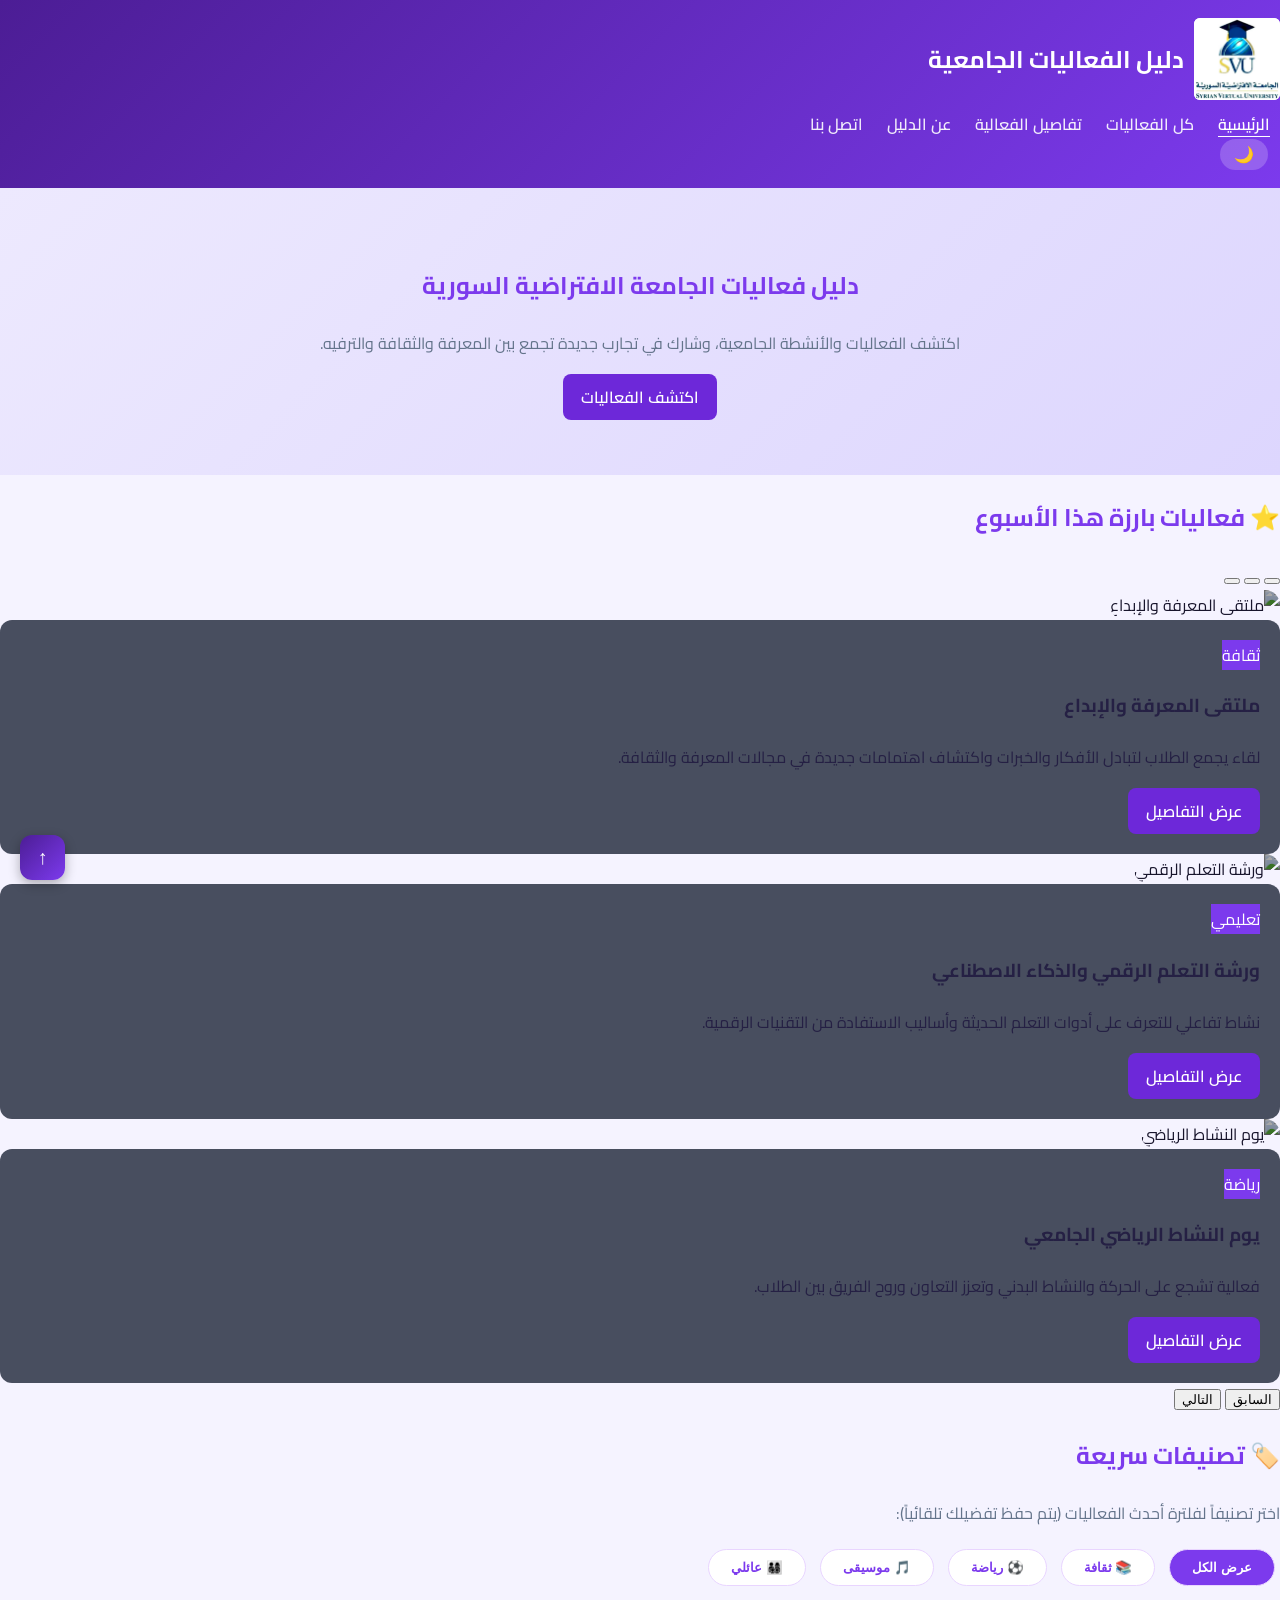
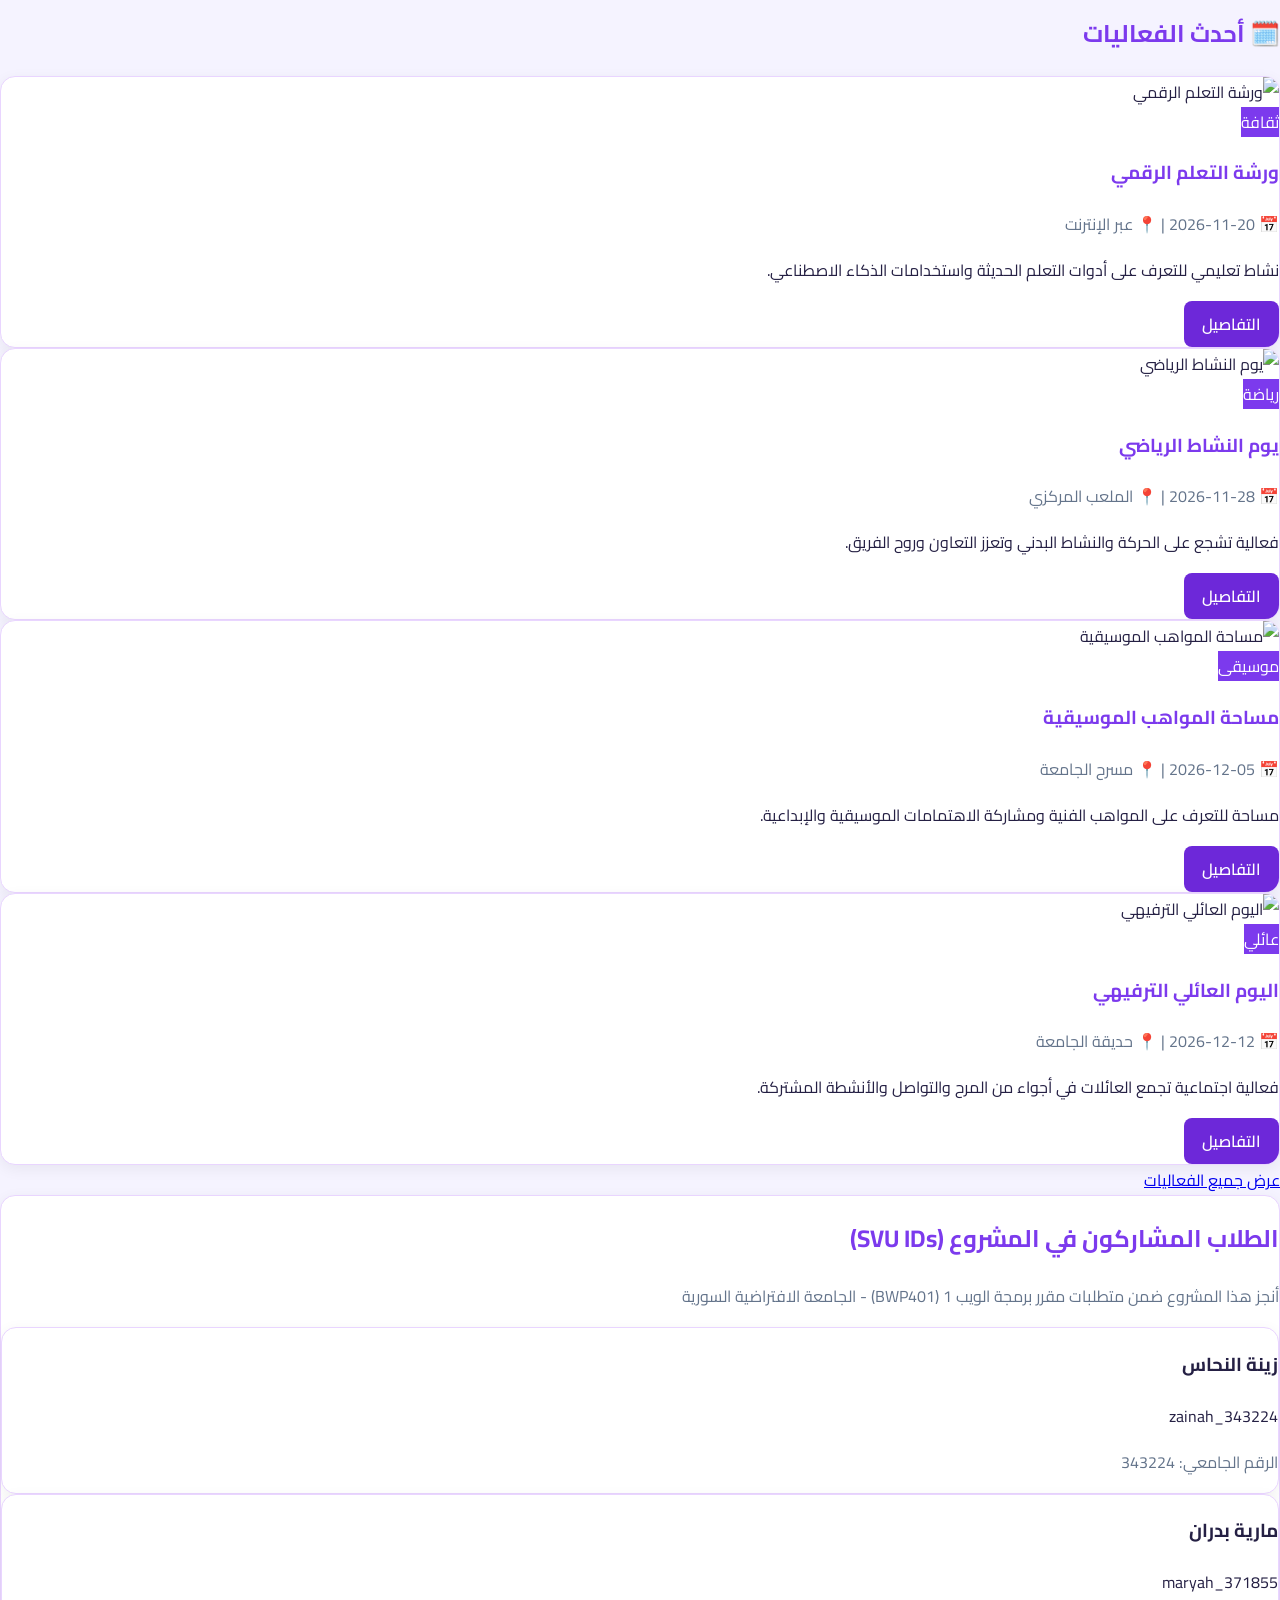
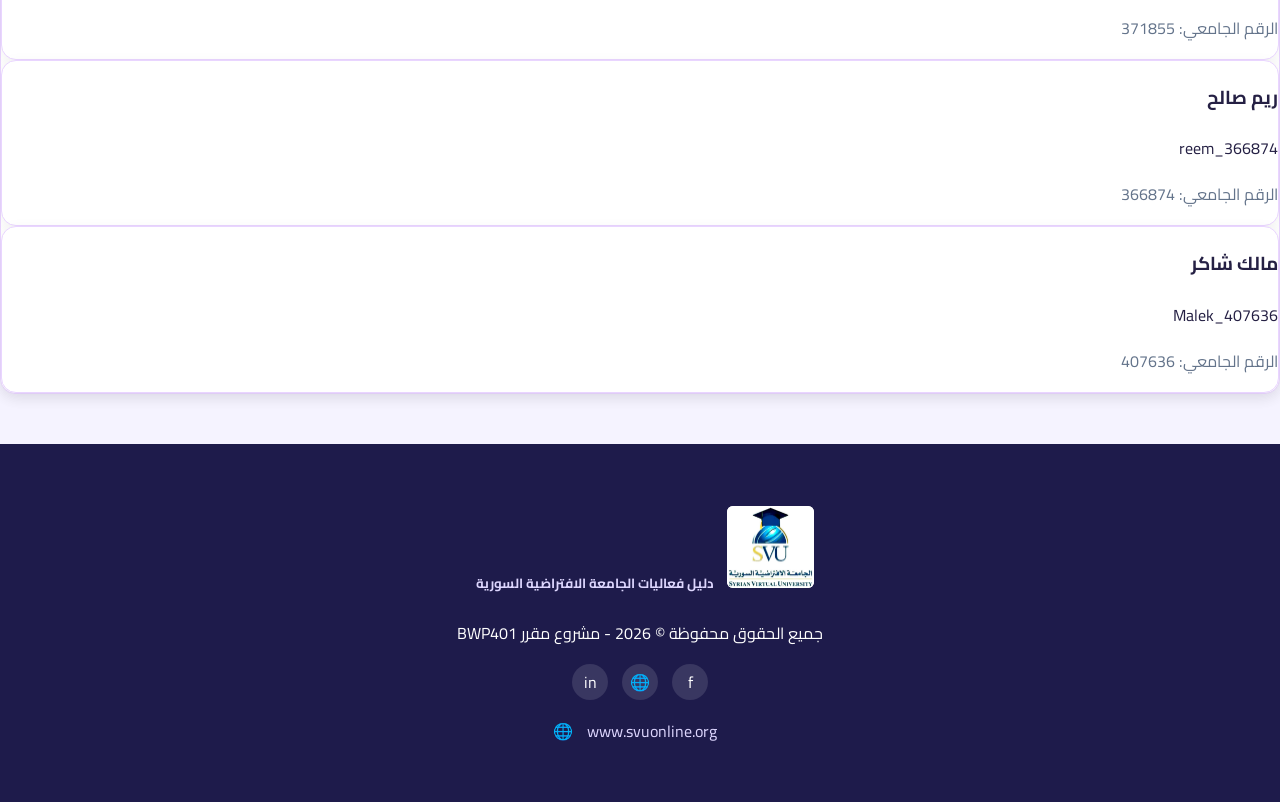
==== commit 0330dc3f: "Add files via upload" ====
--- a/index.html
+++ b/index.html
@@ -9,14 +9,13 @@
 
     <!-- Bootstrap RTL CDN -->
     <link href="https://cdn.jsdelivr.net/npm/bootstrap@5.3.3/dist/css/bootstrap.rtl.min.css" rel="stylesheet">
-    <!-- ملف التنسيق الخارجي الموحد -->
+    <!-- Linking the external format file -->
     <link rel="stylesheet" href="assets/css/styles.css">
 </head>
 
 <body>
 
-    <!-- رأس الصفحة وشريط التنقل -->
-    <header>
+      <header>
         <div class="container">
             <div class="d-flex flex-wrap justify-content-between align-items-center">
                 <a href="index.html" class="logo"><img src="assets/img/svu-logo.png" alt="شعار الجامعة الافتراضية السورية" class="university-logo"> دليل الفعاليات الجامعية</a>
@@ -35,7 +34,7 @@
     </header>
 
     <main>
-        <!-- قسم الترحيب -->
+        <!-- welcome section -->
         <section class="hero">
             <div class="container">
                 <h1>دليل فعاليات الجامعة الافتراضية السورية</h1>
@@ -44,7 +43,7 @@
             </div>
         </section>
 
-        <!-- قسم 1: سلايدر الفعاليات البارزة هذا الأسبوع -->
+        <!-- section 1: Slider of this week's top events -->
         <section class="container py-5">
             <h2 class="section-title text-center mb-4">⭐ فعاليات بارزة هذا الأسبوع</h2>
             
@@ -98,7 +97,7 @@
             </div>
         </section>
 
-        <!-- قسم 2: تصنيفات سريعة مع حفظ التفضيلات -->
+        <!-- section 2: Quick sorting with saved preferences -->
         <section class="container pb-5 text-center">
             <h2 class="section-title mb-2">🏷️ تصنيفات سريعة</h2>
             <p class="text-muted mb-3">اختر تصنيفاً لفلترة أحدث الفعاليات (يتم حفظ تفضيلك تلقائياً):</p>
@@ -111,7 +110,7 @@
             </div>
         </section>
 
-        <!-- قسم 3: شبكة كروت أحدث الفعاليات -->
+        <!-- section 3: Latest Events Card Network -->
         <section class="container pb-5" id="latestEvents">
             <h2 class="section-title text-center mb-4">🗓️ أحدث الفعاليات</h2>
             <div class="row g-4" id="eventsList">
@@ -175,7 +174,7 @@
             </div>
         </section>
 
-        <!-- قسم 4: أسماء وأرقام IDs الطلاب المشاركين-->
+        <!-- section 4: Names and ID numbers of participating students-->
 <section class="container pb-5">
   <div class="team-section p-4 text-center">
     <h2 class="section-title mb-2">الطلاب المشاركون في المشروع (SVU IDs)</h2>
@@ -219,18 +218,27 @@
 </section>
     </main>
 
-    <!-- التذييل -->
-    <footer>
-        <h5 class="fw-bold mb-2"><img src="assets/img/svu-logo.png" alt="شعار الجامعة الافتراضية السورية" class="university-logo"> دليل فعاليات الجامعة الافتراضية السورية</h5>
+  
+ <footer>
+        <h5 class="fw-bold mb-2">
+            <img src="assets/img/svu-logo.png" alt="شعار الجامعة الافتراضية السورية" class="university-logo"> 
+            <a href="https://www.svuonline.org" target="_blank" class="text-white text-decoration-none">دليل فعاليات الجامعة الافتراضية السورية</a>
+        </h5>
         <p class="small text-white-50 mb-3">جميع الحقوق محفوظة © 2026 - مشروع مقرر BWP401</p>
+        
         <div class="social-icons mb-3">
-            <a href="#" title="LinkedIn">in</a>
-            <a href="#" title="Telegram">✈</a>
-            <a href="#" title="Facebook">f</a>
-        </div>
-        <p class="mb-0 small"><a href="mailto:events@svuonline.org">events@svuonline.org</a> ✉</p>
+            <!-- Facebook link -->
+            <a href="https://www.facebook.com/share/1A3LEut4jt/" target="_blank" title="Facebook">f</a>
+            
+            <!--  SVUIS link  -->
+            <a href="http://svuis.svuonline.org" target="_blank" title="SVUIS Services">🌐</a>
+            
+            <!-- linkedin link -->
+            <a href="https://www.linkedin.com/company/syrianvirtualuniversity" target="_blank" title="LinkedIn">in</a>
+        </div>
+        
+      <p class="mb-0 small"><a href="https://www.svuonline.org" target="_blank" class="text-white text-decoration-none">www.svuonline.org</a> 🌐</p>
     </footer>
-
     <button class="scroll-top-btn" id="scrollTopBtn" title="العودة للأعلى">↑</button>
 
     <script src="https://cdn.jsdelivr.net/npm/bootstrap@5.3.3/dist/js/bootstrap.bundle.min.js"></script>
